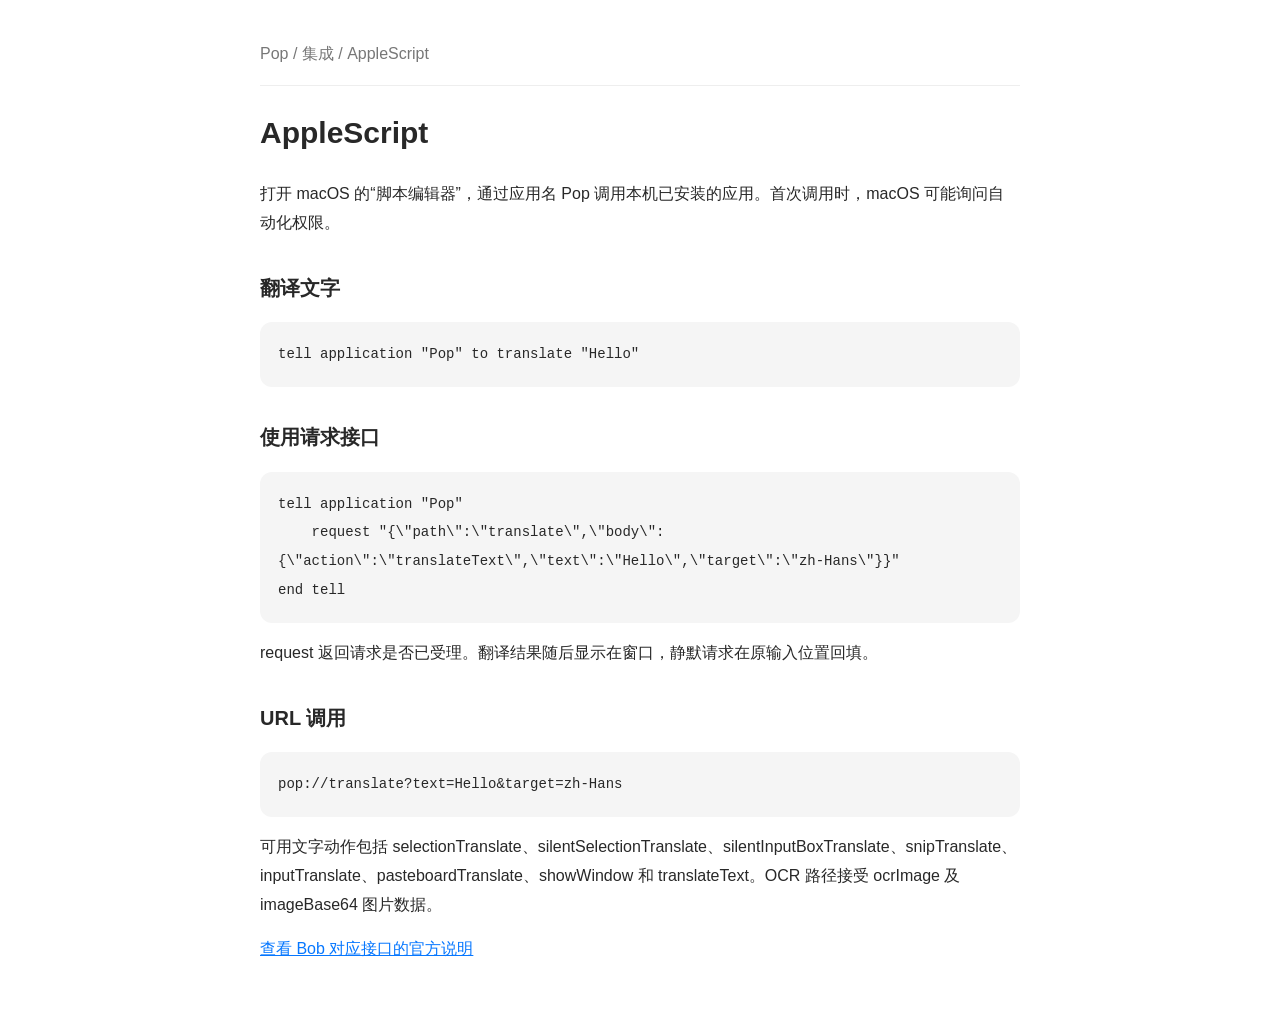
==== Resources/Guides/applescript.html @ 5d9c61b9 "Open-source Pop with portable macOS release packaging" ====
<!doctype html><html lang="zh-CN"><meta charset="UTF-8"><meta name="viewport" content="width=device-width,initial-scale=1"><title>Pop · AppleScript</title><style>body{font:16px/1.8 -apple-system,BlinkMacSystemFont,sans-serif;color:#282828;background:#fff;max-width:760px;padding:40px 28px;margin:auto}nav{color:#777;border-bottom:1px solid #eee;padding-bottom:16px}h1{font-size:30px}h2{font-size:20px;margin-top:32px}pre{white-space:pre-wrap;background:#f5f5f5;padding:18px;border-radius:12px;overflow:auto}code{font:14px/1.7 ui-monospace,monospace}a{color:#0677ff}</style><nav>Pop / 集成 / AppleScript</nav><h1>AppleScript</h1><p>打开 macOS 的“脚本编辑器”，通过应用名 Pop 调用本机已安装的应用。首次调用时，macOS 可能询问自动化权限。</p><h2>翻译文字</h2><pre><code>tell application "Pop" to translate "Hello"</code></pre><h2>使用请求接口</h2><pre><code>tell application "Pop"
    request "{\"path\":\"translate\",\"body\":{\"action\":\"translateText\",\"text\":\"Hello\",\"target\":\"zh-Hans\"}}"
end tell</code></pre><p>request 返回请求是否已受理。翻译结果随后显示在窗口，静默请求在原输入位置回填。</p><h2>URL 调用</h2><pre><code>pop://translate?text=Hello&amp;target=zh-Hans</code></pre><p>可用文字动作包括 selectionTranslate、silentSelectionTranslate、silentInputBoxTranslate、snipTranslate、inputTranslate、pasteboardTranslate、showWindow 和 translateText。OCR 路径接受 ocrImage 及 imageBase64 图片数据。</p><p><a href="https://bobtranslate.com/guide/integration/applescript.html">查看 Bob 对应接口的官方说明</a></p></html>
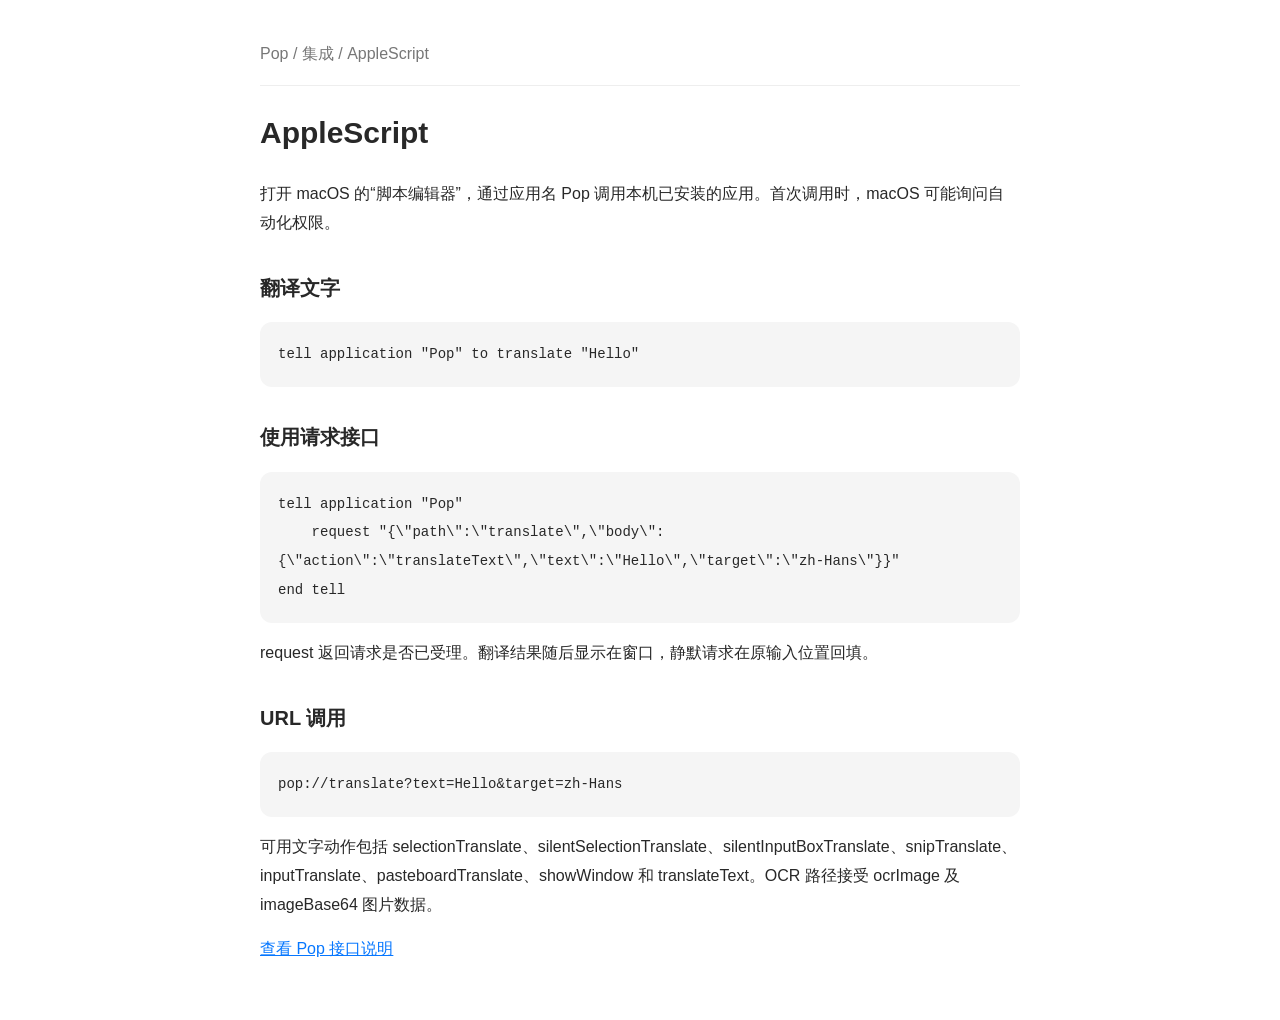
==== commit bf27dad2: "Support stable Swift toolchains and verify release startup on both Mac architectures" ====
--- a/Resources/Guides/applescript.html
+++ b/Resources/Guides/applescript.html
@@ -1,3 +1,3 @@
 <!doctype html><html lang="zh-CN"><meta charset="UTF-8"><meta name="viewport" content="width=device-width,initial-scale=1"><title>Pop · AppleScript</title><style>body{font:16px/1.8 -apple-system,BlinkMacSystemFont,sans-serif;color:#282828;background:#fff;max-width:760px;padding:40px 28px;margin:auto}nav{color:#777;border-bottom:1px solid #eee;padding-bottom:16px}h1{font-size:30px}h2{font-size:20px;margin-top:32px}pre{white-space:pre-wrap;background:#f5f5f5;padding:18px;border-radius:12px;overflow:auto}code{font:14px/1.7 ui-monospace,monospace}a{color:#0677ff}</style><nav>Pop / 集成 / AppleScript</nav><h1>AppleScript</h1><p>打开 macOS 的“脚本编辑器”，通过应用名 Pop 调用本机已安装的应用。首次调用时，macOS 可能询问自动化权限。</p><h2>翻译文字</h2><pre><code>tell application "Pop" to translate "Hello"</code></pre><h2>使用请求接口</h2><pre><code>tell application "Pop"
     request "{\"path\":\"translate\",\"body\":{\"action\":\"translateText\",\"text\":\"Hello\",\"target\":\"zh-Hans\"}}"
-end tell</code></pre><p>request 返回请求是否已受理。翻译结果随后显示在窗口，静默请求在原输入位置回填。</p><h2>URL 调用</h2><pre><code>pop://translate?text=Hello&amp;target=zh-Hans</code></pre><p>可用文字动作包括 selectionTranslate、silentSelectionTranslate、silentInputBoxTranslate、snipTranslate、inputTranslate、pasteboardTranslate、showWindow 和 translateText。OCR 路径接受 ocrImage 及 imageBase64 图片数据。</p><p><a href="https://bobtranslate.com/guide/integration/applescript.html">查看 Bob 对应接口的官方说明</a></p></html>+end tell</code></pre><p>request 返回请求是否已受理。翻译结果随后显示在窗口，静默请求在原输入位置回填。</p><h2>URL 调用</h2><pre><code>pop://translate?text=Hello&amp;target=zh-Hans</code></pre><p>可用文字动作包括 selectionTranslate、silentSelectionTranslate、silentInputBoxTranslate、snipTranslate、inputTranslate、pasteboardTranslate、showWindow 和 translateText。OCR 路径接受 ocrImage 及 imageBase64 图片数据。</p><p><a href="https://github.com/YEMIN11238/Pop/blob/main/Integrations/README.txt">查看 Pop 接口说明</a></p></html>
